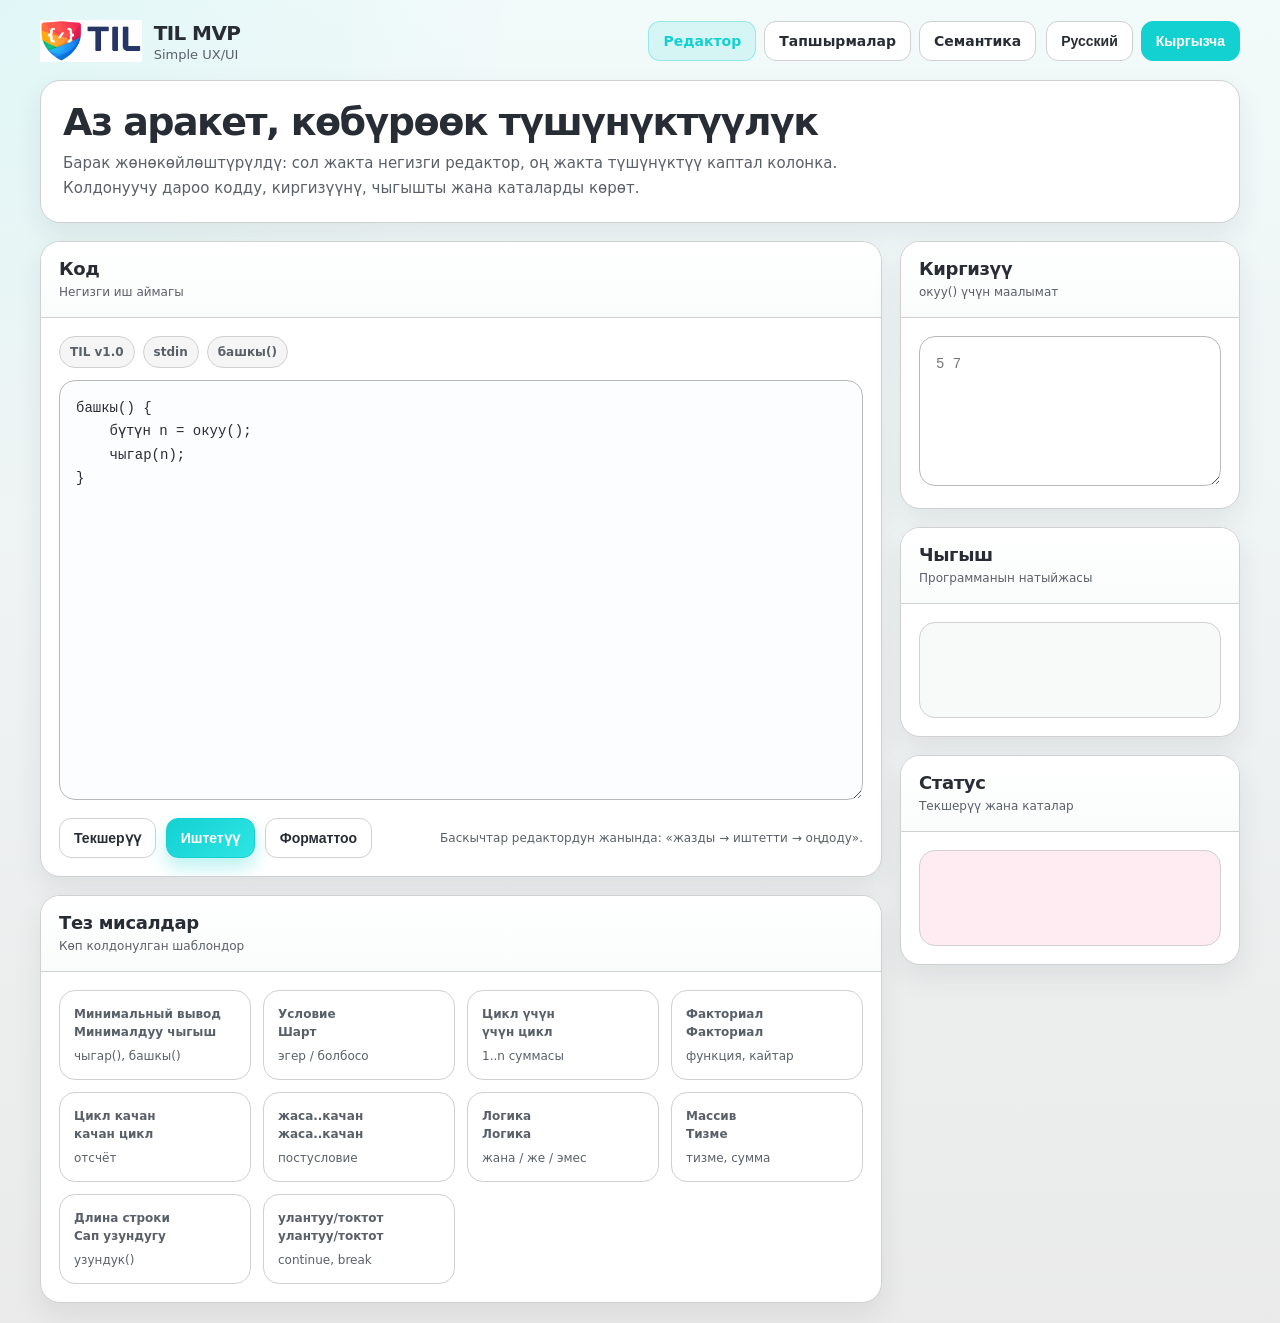
==== frontend/index.html @ e0fa24a1 "Add code formatting to editor Made-with: Cursor" ====
<!doctype html>
<html lang="ru">
  <head>
    <meta charset="UTF-8" />
    <meta name="viewport" content="width=device-width, initial-scale=1.0" />
    <title>TIL MVP — Simple UX/UI</title>
    <link rel="stylesheet" href="styles.css" />
  </head>
  <body class="lang-kg">
    <div class="page">
      <header class="topbar">
        <a href="index.html" class="brand">
          <img src="assets/logo.png" alt="TIL MVP — Simple UX/UI" class="brand-logo" />
          <div class="brand-copy">
            <strong>TIL MVP</strong>
            <span>Simple UX/UI</span>
          </div>
        </a>

        <div class="top-actions">
          <nav class="nav">
            <a href="index.html" class="active"><span data-lang="ru">Редактор</span><span data-lang="kg">Редактор</span></a>
            <a href="tasks.html"><span data-lang="ru">Задачи</span><span data-lang="kg">Тапшырмалар</span></a>
            <a href="semantics.html"><span data-lang="ru">Семантика</span><span data-lang="kg">Семантика</span></a>
          </nav>

          <div class="lang-switch">
            <button id="ruBtn" class="active" type="button">Русский</button>
            <button id="kgBtn" type="button">Кыргызча</button>
          </div>
        </div>
      </header>

      <div id="taskContext" class="task-context" style="display: none;">
        <div class="task-context-title" id="taskContextTitle"></div>
        <div id="taskContextStatement" style="color: var(--muted); font-size: 13px; margin-top: 6px;"></div>
        <div style="color: var(--muted); font-size: 13px; margin-top: 6px;">
          <span data-lang="ru">Ввод:</span><span data-lang="kg">Киргизүү:</span> <code id="taskContextInput"></code> →
          <span data-lang="ru">Вывод:</span><span data-lang="kg">Чыгаруу:</span> <code id="taskContextOutput"></code>
        </div>
      </div>

      <section class="hero">
        <h1>
          <span data-lang="ru">Минимум действий, максимум понятности</span>
          <span data-lang="kg">Аз аракет, көбүрөөк түшүнүктүүлүк</span>
        </h1>
        <p>
          <span data-lang="ru">Страница упрощена: один главный редактор слева и понятная боковая колонка справа. Пользователь сразу видит код, ввод, вывод и ошибки без лишней навигации.</span>
          <span data-lang="kg">Барак жөнөкөйлөштүрүлдү: сол жакта негизги редактор, оң жакта түшүнүктүү каптал колонка. Колдонуучу дароо кодду, киргизүүнү, чыгышты жана каталарды көрөт.</span>
        </p>
      </section>

      <section class="layout">
        <div class="main">
          <div class="card">
            <div class="card-head">
              <div>
                <h2><span data-lang="ru">Код</span><span data-lang="kg">Код</span></h2>
                <p><span data-lang="ru">Основная рабочая область</span><span data-lang="kg">Негизги иш аймагы</span></p>
              </div>
            </div>
            <div class="card-body">
              <div class="editor-top">
                <div class="chips">
                  <div class="chip">TIL v1.0</div>
                  <div class="chip">stdin</div>
                  <div class="chip">башкы()</div>
                </div>
              </div>

              <textarea id="code" class="code-area" spellcheck="false">башкы() {
    бүтүн a = окуу();
    бүтүн b = окуу();
    чыгар(a + b);
}</textarea>

              <div class="toolbar">
                <div class="tool-actions">
                  <button id="compileBtn" class="ghost-btn" type="button"><span data-lang="ru">Проверить</span><span data-lang="kg">Текшерүү</span></button>
                  <button id="runBtn" class="primary-btn" type="button"><span data-lang="ru">Запустить</span><span data-lang="kg">Иштетүү</span></button>
                  <button id="formatBtn" class="ghost-btn" type="button"><span data-lang="ru">Форматировать</span><span data-lang="kg">Форматтоо</span></button>
                </div>
                <div class="hint">
                  <span data-lang="ru">Кнопки рядом с редактором: «написал → запустил → исправил».</span>
                  <span data-lang="kg">Баскычтар редактордун жанында: «жазды → иштетти → оңдоду».</span>
                </div>
              </div>
            </div>
          </div>

          <div class="card" id="examples">
            <div class="card-head">
              <div>
                <h2><span data-lang="ru">Быстрые примеры</span><span data-lang="kg">Тез мисалдар</span></h2>
                <p><span data-lang="ru">Часто используемые шаблоны</span><span data-lang="kg">Көп колдонулган шаблондор</span></p>
              </div>
            </div>
            <div class="card-body">
              <div class="examples-grid">
                <div class="example-card" data-name="min"><strong><span data-lang="ru">Минимальный вывод</span><span data-lang="kg">Минималдуу чыгыш</span></strong><span>чыгар(), башкы()</span></div>
                <div class="example-card" data-name="cmp"><strong><span data-lang="ru">Условие</span><span data-lang="kg">Шарт</span></strong><span>эгер / болбосо</span></div>
                <div class="example-card" data-name="sum"><strong><span data-lang="ru">Цикл үчүн</span><span data-lang="kg">үчүн цикл</span></strong><span>1..n суммасы</span></div>
                <div class="example-card" data-name="fact"><strong><span data-lang="ru">Факториал</span><span data-lang="kg">Факториал</span></strong><span>функция, кайтар</span></div>
                <div class="example-card" data-name="while"><strong><span data-lang="ru">Цикл качан</span><span data-lang="kg">качан цикл</span></strong><span>отсчёт</span></div>
                <div class="example-card" data-name="dowhile"><strong><span data-lang="ru">жаса..качан</span><span data-lang="kg">жаса..качан</span></strong><span>постусловие</span></div>
                <div class="example-card" data-name="logic"><strong><span data-lang="ru">Логика</span><span data-lang="kg">Логика</span></strong><span>жана / же / эмес</span></div>
                <div class="example-card" data-name="arrsum"><strong><span data-lang="ru">Массив</span><span data-lang="kg">Тизме</span></strong><span>тизме, сумма</span></div>
                <div class="example-card" data-name="strlen"><strong><span data-lang="ru">Длина строки</span><span data-lang="kg">Сап узундугу</span></strong><span>узундук()</span></div>
                <div class="example-card" data-name="cont"><strong><span data-lang="ru">улантуу/токтот</span><span data-lang="kg">улантуу/токтот</span></strong><span>continue, break</span></div>
              </div>
            </div>
          </div>
        </div>

        <aside class="side">
          <div class="card">
            <div class="card-head">
              <div>
                <h3><span data-lang="ru">Ввод</span><span data-lang="kg">Киргизүү</span></h3>
                <p><span data-lang="ru">Данные для окуу()</span><span data-lang="kg">окуу() үчүн маалымат</span></p>
              </div>
            </div>
            <div class="card-body">
              <textarea id="input" class="input-area" spellcheck="false" placeholder="5 7"></textarea>
            </div>
          </div>

          <div class="card">
            <div class="card-head">
              <div>
                <h3><span data-lang="ru">Вывод</span><span data-lang="kg">Чыгыш</span></h3>
                <p><span data-lang="ru">Результат программы</span><span data-lang="kg">Программанын натыйжасы</span></p>
              </div>
            </div>
            <div class="card-body">
              <div id="output" class="output-box"></div>
            </div>
          </div>

          <div class="card">
            <div class="card-head">
              <div>
                <h3><span data-lang="ru">Статус</span><span data-lang="kg">Статус</span></h3>
                <p><span data-lang="ru">Проверка и ошибки</span><span data-lang="kg">Текшерүү жана каталар</span></p>
              </div>
            </div>
            <div class="card-body stack">
              <div id="error" class="error-box"></div>
            </div>
          </div>
        </aside>
      </section>
    </div>

    <script src="config.js"></script>
    <script src="lang.js"></script>
    <script src="app.js"></script>
  </body>
</html>
---- frontend/styles.css ----
:root {
  --bg: #EAEAEA;
  --panel: #ffffff;
  --panel-soft: #f5f5f5;
  --line: #d0d0d0;
  --line-strong: #b8b8b8;
  --text: #282C34;
  --muted: #5a6069;
  --primary: #14D1D1;
  --primary-soft: rgba(20, 209, 209, 0.12);
  --accent: #FF477E;
  --accent-soft: rgba(255, 71, 126, 0.12);
  --success-bg: rgba(20, 209, 209, 0.1);
  --success-text: #0d9b9b;
  --error-bg: rgba(255, 71, 126, 0.1);
  --error-text: #e03d6a;
  --output-bg: #f8fafa;
  --shadow: 0 12px 28px rgba(40, 44, 52, 0.08);
  --r-xl: 20px;
  --r-lg: 16px;
  --r-md: 12px;
  --r-sm: 10px;
  --font: Inter, ui-sans-serif, system-ui, -apple-system, BlinkMacSystemFont, "Segoe UI", sans-serif;
}

* {
  box-sizing: border-box;
}

body {
  margin: 0;
  font-family: var(--font);
  color: var(--text);
  background:
    radial-gradient(circle at top left, rgba(20, 209, 209, 0.08), transparent 28%),
    linear-gradient(180deg, #f2fafa 0%, var(--bg) 100%);
}

.page {
  max-width: 1240px;
  margin: 0 auto;
  padding: 20px;
}

.topbar {
  display: flex;
  align-items: center;
  justify-content: space-between;
  gap: 16px;
  flex-wrap: wrap;
  margin-bottom: 18px;
}

.brand {
  display: flex;
  align-items: center;
  gap: 12px;
  text-decoration: none;
  color: inherit;
}

.brand-logo {
  height: 42px;
  width: auto;
  display: block;
  flex-shrink: 0;
}

/* legacy: .brand-mark kept for compatibility, prefer .brand-logo */
.brand-mark {
  width: 42px;
  height: 42px;
  border-radius: 14px;
  background: linear-gradient(135deg, var(--primary) 0%, #2ee5e5 100%);
  display: grid;
  place-items: center;
  color: #fff;
  font-weight: 800;
  box-shadow: 0 10px 20px rgba(20, 209, 209, 0.3);
  text-decoration: none;
}

.brand-copy strong {
  display: block;
  font-size: 20px;
  letter-spacing: -0.03em;
}

.brand-copy span {
  display: block;
  margin-top: 2px;
  color: var(--muted);
  font-size: 13px;
}

.top-actions {
  display: flex;
  align-items: center;
  gap: 10px;
  flex-wrap: wrap;
}

.nav {
  display: flex;
  gap: 8px;
  flex-wrap: wrap;
}

.nav a,
.nav button,
.lang-switch button,
.chip-btn,
.ghost-btn,
.primary-btn {
  border: 1px solid var(--line);
  background: #fff;
  color: var(--text);
  border-radius: 12px;
  padding: 11px 14px;
  font-size: 14px;
  font-weight: 700;
  cursor: pointer;
  transition: 0.18s ease;
  text-decoration: none;
}

.nav a.active,
.nav a:hover,
.nav button.active,
.nav button:hover {
  background: var(--primary-soft);
  color: var(--primary);
  border-color: rgba(20, 209, 209, 0.35);
}

.lang-switch {
  display: flex;
  gap: 8px;
}

.lang-switch button.active {
  background: var(--primary);
  color: #fff;
  border-color: var(--primary);
}

.hero {
  background: var(--panel);
  border: 1px solid var(--line);
  border-radius: var(--r-xl);
  box-shadow: var(--shadow);
  padding: 22px;
  margin-bottom: 18px;
}

.hero h1 {
  margin: 0 0 8px;
  font-size: clamp(28px, 4vw, 38px);
  line-height: 1.05;
  letter-spacing: -0.04em;
}

.hero p {
  margin: 0;
  color: var(--muted);
  font-size: 15px;
  line-height: 1.65;
  max-width: 800px;
}

.layout {
  display: grid;
  grid-template-columns: minmax(0, 1fr) 340px;
  gap: 18px;
  align-items: start;
}

.main,
.side {
  display: grid;
  gap: 18px;
}

.card {
  background: var(--panel);
  border: 1px solid var(--line);
  border-radius: var(--r-xl);
  box-shadow: var(--shadow);
  overflow: hidden;
}

.card-head {
  display: flex;
  align-items: center;
  justify-content: space-between;
  gap: 12px;
  padding: 16px 18px;
  border-bottom: 1px solid var(--line);
  background: linear-gradient(180deg, #ffffff 0%, #fafcfc 100%);
}

.card-head h2,
.card-head h3 {
  margin: 0;
  font-size: 18px;
  letter-spacing: -0.02em;
}

.card-head p {
  margin: 4px 0 0;
  color: var(--muted);
  font-size: 12px;
  line-height: 1.5;
}

.card-body {
  padding: 18px;
}

.editor-top {
  display: flex;
  align-items: center;
  justify-content: space-between;
  gap: 10px;
  flex-wrap: wrap;
  margin-bottom: 12px;
}

.chips {
  display: flex;
  gap: 8px;
  flex-wrap: wrap;
}

.chip {
  padding: 8px 10px;
  border-radius: 999px;
  background: var(--panel-soft);
  border: 1px solid var(--line);
  color: var(--muted);
  font-size: 12px;
  font-weight: 700;
}

textarea {
  width: 100%;
  border: 1px solid var(--line-strong);
  border-radius: 16px;
  outline: none;
  resize: vertical;
  padding: 16px;
  font: 14px/1.65 "JetBrains Mono", Consolas, ui-monospace, monospace;
  color: var(--text);
  background: #fff;
}

.code-area {
  min-height: 420px;
  background: #fbfdff;
}

.input-area {
  min-height: 150px;
}

.toolbar {
  display: flex;
  align-items: center;
  justify-content: space-between;
  gap: 12px;
  flex-wrap: wrap;
  margin-top: 14px;
}

.tool-actions {
  display: flex;
  gap: 10px;
  flex-wrap: wrap;
}

.ghost-btn:hover,
.chip-btn:hover {
  background: var(--panel-soft);
}

.primary-btn {
  background: linear-gradient(135deg, var(--primary) 0%, #2ee5e5 100%);
  border-color: var(--primary);
  color: #fff;
  box-shadow: 0 10px 18px rgba(20, 209, 209, 0.28);
}

.primary-btn:hover {
  filter: brightness(1.05);
}

.hint {
  color: var(--muted);
  font-size: 12px;
  line-height: 1.55;
}

.stack {
  display: grid;
  gap: 14px;
}

.status-box,
.output-box,
.error-box {
  border-radius: 16px;
  padding: 14px 16px;
  font: 13px/1.6 "JetBrains Mono", Consolas, ui-monospace, monospace;
  border: 1px solid var(--line);
  min-height: 96px;
  white-space: pre-wrap;
}

.status-box {
  background: var(--success-bg);
  color: var(--success-text);
}

.output-box {
  background: var(--output-bg);
  color: var(--text);
}

.error-box {
  background: var(--error-bg);
  color: var(--error-text);
}

.error-box.compile-success {
  background: var(--success-bg);
  color: var(--success-text);
}

.examples-grid {
  display: grid;
  grid-template-columns: repeat(auto-fill, minmax(160px, 1fr));
  gap: 12px;
}

.example-card {
  border: 1px solid var(--line);
  border-radius: 16px;
  padding: 14px;
  background: #fff;
  cursor: pointer;
  transition: 0.18s ease;
}

.example-card:hover {
  transform: translateY(-2px);
  box-shadow: 0 10px 22px rgba(32, 56, 92, 0.08);
  border-color: #bfd0fb;
}

.example-card strong {
  display: block;
  font-size: 13px;
  margin-bottom: 6px;
}

.example-card span {
  display: block;
  color: var(--muted);
  font-size: 12px;
  line-height: 1.5;
}

[data-lang] {
  display: none;
}

body.lang-ru [data-lang="ru"] {
  display: initial;
}

body.lang-kg [data-lang="kg"] {
  display: initial;
}

/* Task context */
.task-context {
  background: var(--panel-soft);
  border: 1px solid var(--line);
  border-radius: var(--r-md);
  padding: 14px 18px;
  margin-bottom: 16px;
  font-size: 14px;
}

.task-context-title {
  font-weight: 700;
  margin-bottom: 6px;
}

/* Tasks page */
.tasks-header {
  margin-bottom: 24px;
}

.tasks-header h1 {
  margin: 0 0 8px;
  font-size: clamp(24px, 3vw, 32px);
}

.task-list {
  display: flex;
  flex-direction: column;
  gap: 12px;
}

.task-item {
  display: flex;
  align-items: center;
  gap: 16px;
  padding: 14px 18px;
  background: var(--panel);
  border: 1px solid var(--line);
  border-radius: var(--r-lg);
  box-shadow: var(--shadow);
  text-decoration: none;
  color: var(--text);
  transition: 0.18s ease;
}

.task-id {
  flex-shrink: 0;
  width: 40px;
  height: 40px;
  display: flex;
  align-items: center;
  justify-content: center;
  background: var(--primary-soft);
  border-radius: 12px;
  font-weight: 800;
  color: var(--primary);
}

.task-item:hover {
  transform: translateY(-1px);
  box-shadow: 0 10px 24px rgba(40, 44, 52, 0.1);
  border-color: var(--primary);
}

.task-content {
  flex: 1;
  min-width: 0;
}

.task-title {
  font-weight: 700;
  margin-bottom: 4px;
}

.task-meta {
  font-size: 13px;
  color: var(--muted);
}

.task-difficulty {
  flex-shrink: 0;
  padding: 6px 12px;
  border-radius: 10px;
  font-size: 12px;
  font-weight: 700;
}

.task-difficulty-1 {
  background: #dcfce7;
  color: #166534;
}

.task-difficulty-2 {
  background: #fef3c7;
  color: #92400e;
}

.task-difficulty-3 {
  background: #fee2e2;
  color: #991b1b;
}

/* Semantics page */
.semantics-header {
  margin-bottom: 24px;
}

.semantics-section {
  background: var(--panel);
  border: 1px solid var(--line);
  border-radius: var(--r-xl);
  padding: 22px;
  margin-bottom: 18px;
  box-shadow: var(--shadow);
}

.semantics-section h2 {
  font-size: 18px;
  margin: 0 0 14px;
  padding-bottom: 10px;
  border-bottom: 2px solid var(--primary);
}

.semantics-section h3 {
  font-size: 15px;
  margin: 18px 0 10px;
  color: var(--muted);
}

.syntax-table {
  width: 100%;
  border-collapse: collapse;
  font-size: 14px;
}

.syntax-table th,
.syntax-table td {
  padding: 12px 14px;
  text-align: left;
  border-bottom: 1px solid var(--line);
}

.syntax-table th {
  background: var(--panel-soft);
  font-weight: 700;
}

.syntax-table tr:hover td {
  background: var(--panel-soft);
}

.code-block {
  background: #fbfdff;
  border: 1px solid var(--line);
  border-radius: var(--r-md);
  padding: 16px;
  font: 13px/1.65 "JetBrains Mono", Consolas, monospace;
  overflow-x: auto;
  margin: 12px 0;
  white-space: pre;
}

/* Inline code / special words on semantics page */
.syntax-table code,
.semantics-section code {
  font-family: "JetBrains Mono", Consolas, monospace;
  font-size: 13px;
  padding: 2px 6px;
  border-radius: 10px;
  background: var(--primary-soft);
  border: 1px solid rgba(20, 209, 209, 0.35);
  color: var(--primary);
  white-space: nowrap;
}

.bilingual {
  display: grid;
  grid-template-columns: 1fr 1fr;
  gap: 18px;
}

@media (max-width: 1080px) {
  .layout {
    grid-template-columns: 1fr;
  }
  .side {
    grid-template-columns: repeat(2, minmax(0, 1fr));
  }
  .side .card:first-child {
    grid-column: 1 / -1;
  }
}

@media (max-width: 760px) {
  .page {
    padding: 14px;
  }
  .topbar {
    align-items: flex-start;
  }
  .layout,
  .side,
  .examples-grid {
    grid-template-columns: 1fr;
  }
  .code-area {
    min-height: 320px;
  }
  .toolbar {
    align-items: stretch;
  }
  .tool-actions {
    width: 100%;
  }
  .tool-actions button,
  .tool-actions .primary-btn {
    flex: 1;
  }
  .bilingual {
    grid-template-columns: 1fr;
  }
  .task-item {
    flex-wrap: wrap;
  }
}
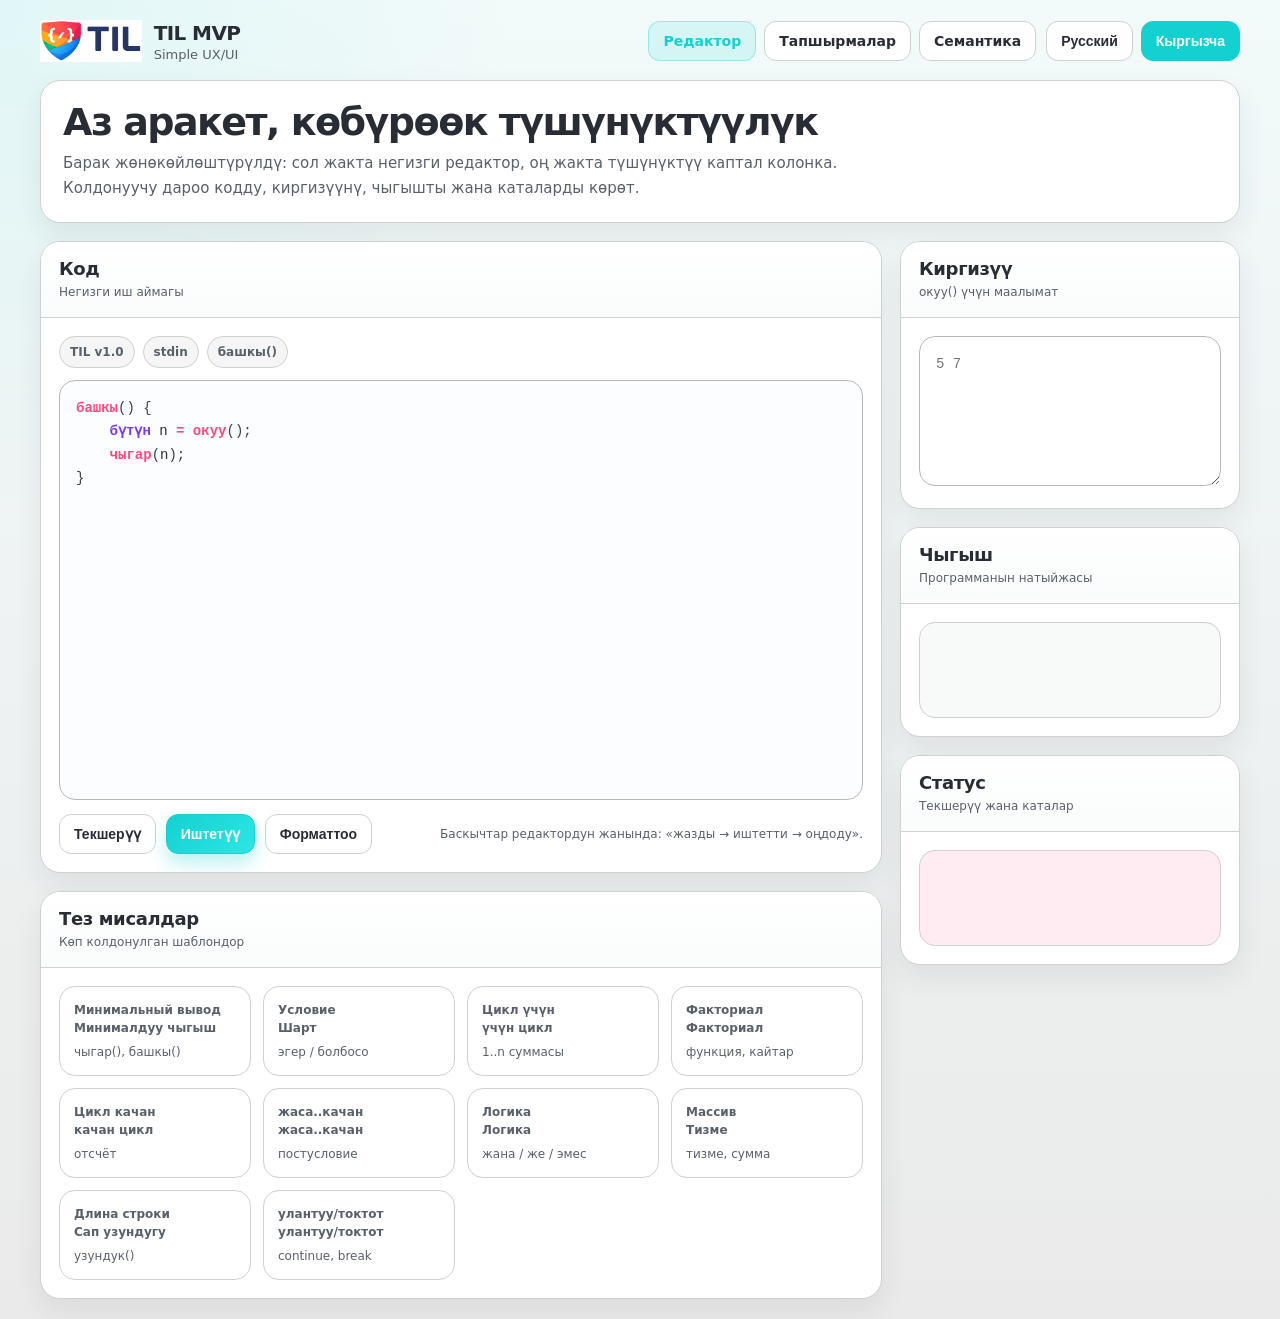
==== commit 12db66eb: "Auto format + live syntax highlight in editor Made-with: Cursor" ====
--- a/frontend/index.html
+++ b/frontend/index.html
@@ -69,11 +69,14 @@
                 </div>
               </div>
 
-              <textarea id="code" class="code-area" spellcheck="false">башкы() {
+              <div class="code-editor">
+                <pre id="codeHighlight" class="code-highlight" aria-hidden="true"></pre>
+                <textarea id="code" class="code-area code-text" spellcheck="false">башкы() {
     бүтүн a = окуу();
     бүтүн b = окуу();
     чыгар(a + b);
 }</textarea>
+              </div>
 
               <div class="toolbar">
                 <div class="tool-actions">
--- a/frontend/styles.css
+++ b/frontend/styles.css
@@ -255,8 +255,95 @@
 }
 
 .code-area {
+  min-height: auto;
+  background: transparent;
+}
+
+/* Sublime-like editor: overlay highlighter + auto formatting */
+.code-editor {
+  position: relative;
   min-height: 420px;
+  border: 1px solid var(--line-strong);
+  border-radius: 16px;
   background: #fbfdff;
+  overflow: hidden;
+}
+
+.code-editor .code-highlight {
+  position: absolute;
+  inset: 0;
+  margin: 0;
+  padding: 16px;
+  overflow: auto;
+  white-space: pre;
+  font: 14px/1.65 "JetBrains Mono", Consolas, ui-monospace, monospace;
+  color: var(--text);
+  pointer-events: none;
+}
+
+.code-editor .code-text {
+  position: absolute;
+  inset: 0;
+  margin: 0;
+  padding: 16px;
+  border: none;
+  border-radius: 16px;
+  outline: none;
+  resize: none;
+  background: transparent;
+  color: transparent;
+  -webkit-text-fill-color: transparent;
+  caret-color: var(--text);
+  overflow: auto;
+  font: 14px/1.65 "JetBrains Mono", Consolas, ui-monospace, monospace;
+}
+
+.code-editor .code-text:focus {
+  outline: none;
+}
+
+/* Token colors (special words + symbols) */
+.tok-kw {
+  color: var(--primary);
+  font-weight: 700;
+}
+
+.tok-type {
+  color: #7c3aed;
+  font-weight: 700;
+}
+
+.tok-fn {
+  color: var(--accent);
+  font-weight: 700;
+}
+
+.tok-bool {
+  color: #0d9b9b;
+  font-weight: 700;
+}
+
+.tok-num {
+  color: #2563eb;
+}
+
+.tok-str {
+  color: #db2777;
+}
+
+.tok-comment {
+  color: var(--muted);
+  font-style: italic;
+}
+
+.tok-op {
+  color: var(--accent);
+  font-weight: 700;
+}
+
+.tok-punct {
+  color: var(--text);
+  opacity: 0.9;
 }
 
 .input-area {
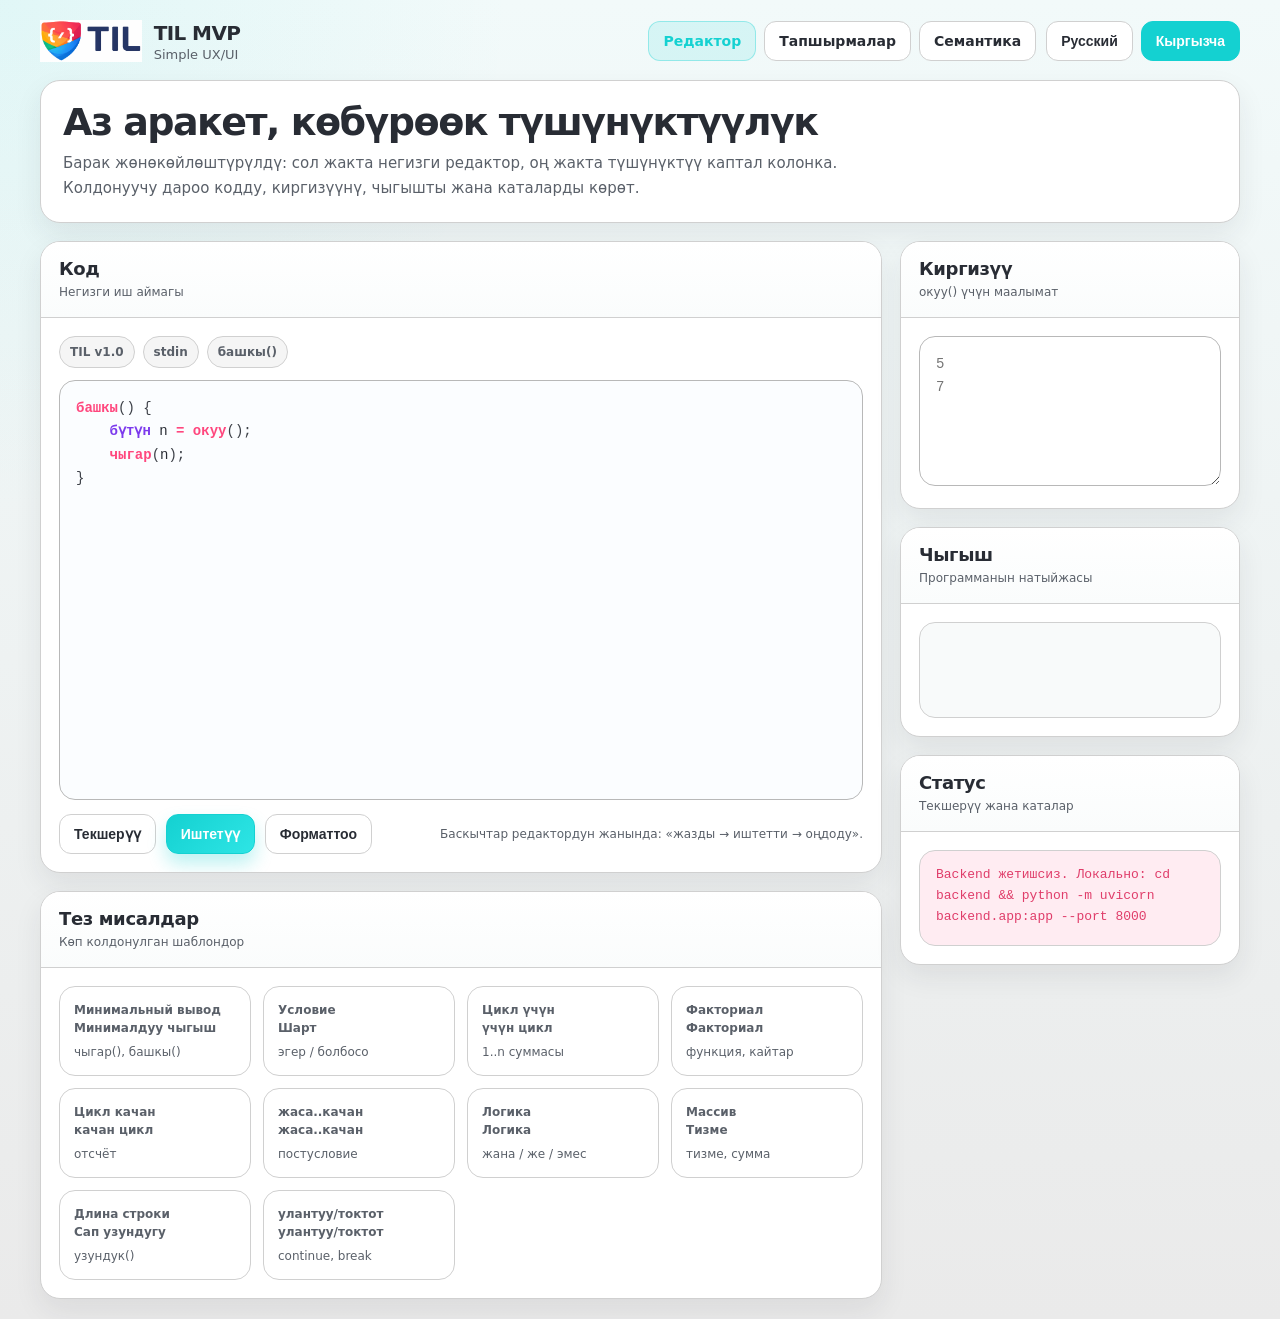
==== commit fe0f73d3: "Kyrgyz editor: line input, diagnostics, autocomplete Made-with: Cursor" ====
--- a/frontend/index.html
+++ b/frontend/index.html
@@ -76,6 +76,9 @@
     бүтүн b = окуу();
     чыгар(a + b);
 }</textarea>
+                <div id="autocomplete" class="autocomplete" hidden>
+                  <div id="autocompleteList" class="autocomplete-list"></div>
+                </div>
               </div>
 
               <div class="toolbar">
@@ -125,7 +128,7 @@
               </div>
             </div>
             <div class="card-body">
-              <textarea id="input" class="input-area" spellcheck="false" placeholder="5 7"></textarea>
+              <textarea id="input" class="input-area" spellcheck="false" placeholder="5&#10;7"></textarea>
             </div>
           </div>
 
--- a/frontend/styles.css
+++ b/frontend/styles.css
@@ -296,6 +296,8 @@
   caret-color: var(--text);
   overflow: auto;
   font: 14px/1.65 "JetBrains Mono", Consolas, ui-monospace, monospace;
+  white-space: pre;
+  word-break: normal;
 }
 
 .code-editor .code-text:focus {
@@ -344,6 +346,39 @@
 .tok-punct {
   color: var(--text);
   opacity: 0.9;
+}
+
+/* Autocomplete popup (simple Sublime-like suggestions) */
+.autocomplete {
+  position: absolute;
+  top: 10px;
+  right: 10px;
+  z-index: 5;
+  background: var(--panel);
+  border: 1px solid var(--line);
+  border-radius: 12px;
+  box-shadow: var(--shadow);
+  width: 280px;
+  max-height: 260px;
+  overflow: auto;
+}
+
+.autocomplete-list {
+  padding: 6px;
+}
+
+.autocomplete-item {
+  font: 13px/1.6 "JetBrains Mono", Consolas, ui-monospace, monospace;
+  padding: 8px 10px;
+  border-radius: 10px;
+  cursor: pointer;
+  white-space: nowrap;
+}
+
+.autocomplete-item:hover,
+.autocomplete-item.active {
+  background: var(--primary-soft);
+  color: var(--primary);
 }
 
 .input-area {
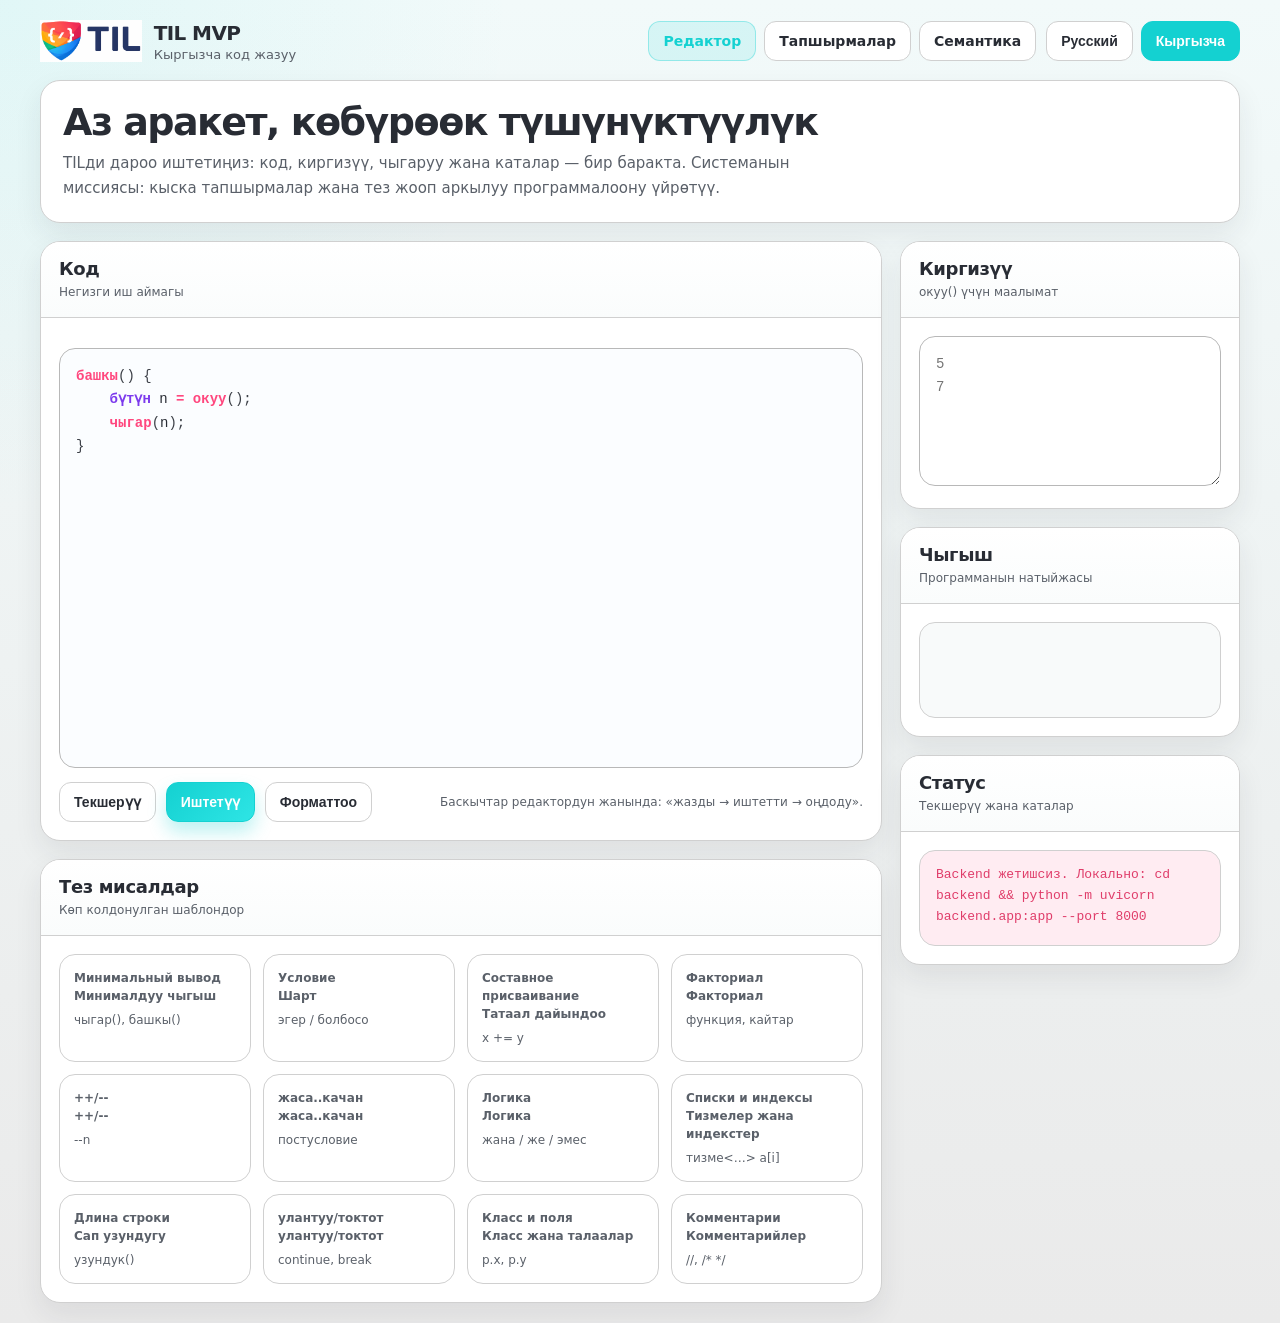
==== commit 60678304: "Update TIL language features and UI Made-with: Cursor" ====
--- a/frontend/index.html
+++ b/frontend/index.html
@@ -3,17 +3,17 @@
   <head>
     <meta charset="UTF-8" />
     <meta name="viewport" content="width=device-width, initial-scale=1.0" />
-    <title>TIL MVP — Simple UX/UI</title>
+    <title>TIL MVP — Кыргызча код жазуу</title>
     <link rel="stylesheet" href="styles.css" />
   </head>
   <body class="lang-kg">
     <div class="page">
       <header class="topbar">
         <a href="index.html" class="brand">
-          <img src="assets/logo.png" alt="TIL MVP — Simple UX/UI" class="brand-logo" />
+          <img src="assets/logo.png" alt="TIL MVP — Кыргызча код жазуу" class="brand-logo" />
           <div class="brand-copy">
             <strong>TIL MVP</strong>
-            <span>Simple UX/UI</span>
+            <span>Кыргызча код жазуу</span>
           </div>
         </a>
 
@@ -46,8 +46,11 @@
           <span data-lang="kg">Аз аракет, көбүрөөк түшүнүктүүлүк</span>
         </h1>
         <p>
-          <span data-lang="ru">Страница упрощена: один главный редактор слева и понятная боковая колонка справа. Пользователь сразу видит код, ввод, вывод и ошибки без лишней навигации.</span>
-          <span data-lang="kg">Барак жөнөкөйлөштүрүлдү: сол жакта негизги редактор, оң жакта түшүнүктүү каптал колонка. Колдонуучу дароо кодду, киргизүүнү, чыгышты жана каталарды көрөт.</span>
+          <span data-lang="ru">Запустите TIL сразу: код, ввод, вывод и ошибки — на одной странице.</span>
+          <span data-lang="ru">Миссия системы: учить программированию через короткие задания и мгновенную обратную связь.</span>
+
+          <span data-lang="kg">TILди дароо иштетиңиз: код, киргизүү, чыгаруу жана каталар — бир баракта.</span>
+          <span data-lang="kg">Системанын миссиясы: кыска тапшырмалар жана тез жооп аркылуу программалоону үйрөтүү.</span>
         </p>
       </section>
 
@@ -62,11 +65,7 @@
             </div>
             <div class="card-body">
               <div class="editor-top">
-                <div class="chips">
-                  <div class="chip">TIL v1.0</div>
-                  <div class="chip">stdin</div>
-                  <div class="chip">башкы()</div>
-                </div>
+                <!-- chips removed (TIL v1.0 / stdin / entry fn) -->
               </div>
 
               <div class="code-editor">
@@ -106,14 +105,16 @@
               <div class="examples-grid">
                 <div class="example-card" data-name="min"><strong><span data-lang="ru">Минимальный вывод</span><span data-lang="kg">Минималдуу чыгыш</span></strong><span>чыгар(), башкы()</span></div>
                 <div class="example-card" data-name="cmp"><strong><span data-lang="ru">Условие</span><span data-lang="kg">Шарт</span></strong><span>эгер / болбосо</span></div>
-                <div class="example-card" data-name="sum"><strong><span data-lang="ru">Цикл үчүн</span><span data-lang="kg">үчүн цикл</span></strong><span>1..n суммасы</span></div>
+                <div class="example-card" data-name="sum"><strong><span data-lang="ru">Составное присваивание</span><span data-lang="kg">Татаал дайындоо</span></strong><span>x += y</span></div>
                 <div class="example-card" data-name="fact"><strong><span data-lang="ru">Факториал</span><span data-lang="kg">Факториал</span></strong><span>функция, кайтар</span></div>
-                <div class="example-card" data-name="while"><strong><span data-lang="ru">Цикл качан</span><span data-lang="kg">качан цикл</span></strong><span>отсчёт</span></div>
+                <div class="example-card" data-name="while"><strong><span data-lang="ru">++/--</span><span data-lang="kg">++/--</span></strong><span>--n</span></div>
                 <div class="example-card" data-name="dowhile"><strong><span data-lang="ru">жаса..качан</span><span data-lang="kg">жаса..качан</span></strong><span>постусловие</span></div>
                 <div class="example-card" data-name="logic"><strong><span data-lang="ru">Логика</span><span data-lang="kg">Логика</span></strong><span>жана / же / эмес</span></div>
-                <div class="example-card" data-name="arrsum"><strong><span data-lang="ru">Массив</span><span data-lang="kg">Тизме</span></strong><span>тизме, сумма</span></div>
+                <div class="example-card" data-name="arrsum"><strong><span data-lang="ru">Списки и индексы</span><span data-lang="kg">Тизмелер жана индекстер</span></strong><span>тизме&lt;…&gt; a[i]</span></div>
                 <div class="example-card" data-name="strlen"><strong><span data-lang="ru">Длина строки</span><span data-lang="kg">Сап узундугу</span></strong><span>узундук()</span></div>
                 <div class="example-card" data-name="cont"><strong><span data-lang="ru">улантуу/токтот</span><span data-lang="kg">улантуу/токтот</span></strong><span>continue, break</span></div>
+                <div class="example-card" data-name="class"><strong><span data-lang="ru">Класс и поля</span><span data-lang="kg">Класс жана талаалар</span></strong><span>p.x, p.y</span></div>
+                <div class="example-card" data-name="comments"><strong><span data-lang="ru">Комментарии</span><span data-lang="kg">Комментарийлер</span></strong><span>//, /* */</span></div>
               </div>
             </div>
           </div>
--- a/frontend/styles.css
+++ b/frontend/styles.css
@@ -514,6 +514,15 @@
   font-size: 14px;
 }
 
+.task-context code {
+  font-family: "JetBrains Mono", Consolas, monospace;
+  white-space: pre-wrap;
+}
+
+#taskContextStatement {
+  white-space: pre-wrap;
+}
+
 .task-context-title {
   font-weight: 700;
   margin-bottom: 6px;
@@ -522,6 +531,19 @@
 /* Tasks page */
 .tasks-header {
   margin-bottom: 24px;
+}
+
+.task-group-tabs {
+  display: flex;
+  flex-wrap: wrap;
+  gap: 10px;
+  margin: 14px 0 10px;
+}
+
+.task-group-btn.active {
+  background: var(--primary);
+  color: #fff;
+  border-color: var(--primary);
 }
 
 .tasks-header h1 {
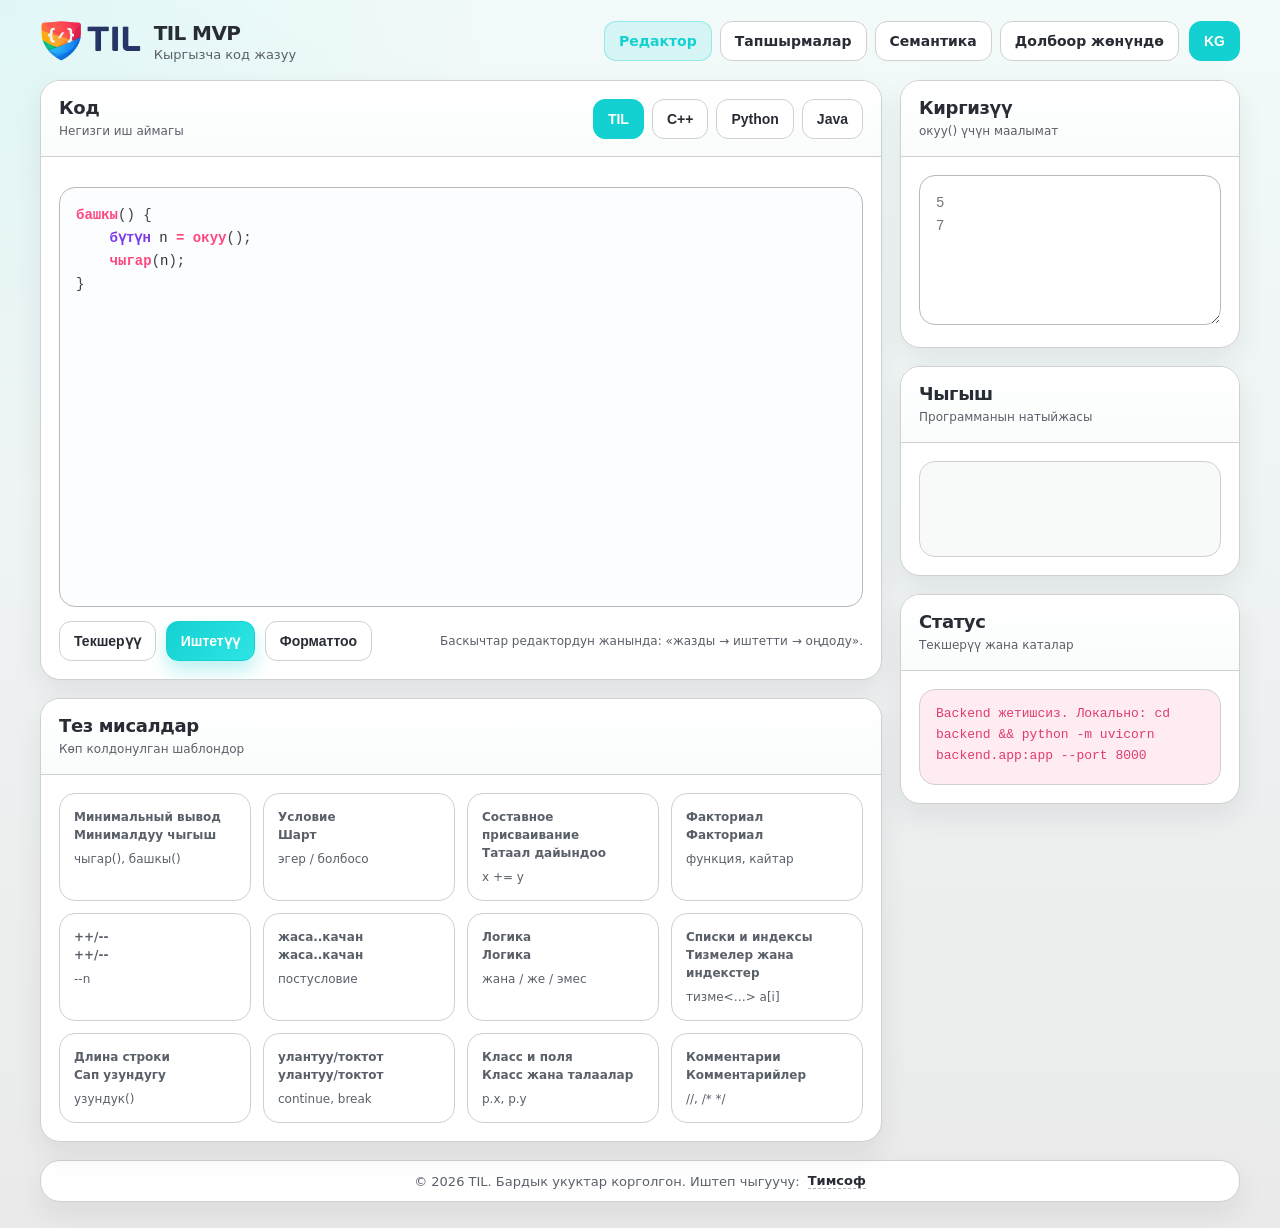
==== commit d8be2b08: "Update UI pages, language toggle, and docs - Add KG/RU project pages and update navigation  - Replac" ====
--- a/frontend/index.html
+++ b/frontend/index.html
@@ -4,6 +4,15 @@
     <meta charset="UTF-8" />
     <meta name="viewport" content="width=device-width, initial-scale=1.0" />
     <title>TIL MVP — Кыргызча код жазуу</title>
+    <meta name="description" content="Кыргызча программалоо: программирование на кыргызском, праграммирование, Кыргызстан программиронвание, кодирование и курсы на кыргызском. Пишите и запускайте код на TIL — быстро и с обратной связью." />
+    <meta name="robots" content="index,follow" />
+    <meta name="theme-color" content="#14d1d1" />
+
+    <meta property="og:title" content="TIL MVP — Кыргызча код жазуу" />
+    <meta property="og:description" content="Кыргызча программалоо: программирование на кыргызском, праграммирование, Кыргызстан программиронвание, кодирование и курсы на кыргызском. TIL — пишите, запускайте и исправляйте ошибки." />
+    <meta property="og:type" content="website" />
+    <meta property="og:site_name" content="TIL MVP" />
+    <meta name="twitter:card" content="summary" />
     <link rel="stylesheet" href="styles.css" />
   </head>
   <body class="lang-kg">
@@ -22,11 +31,11 @@
             <a href="index.html" class="active"><span data-lang="ru">Редактор</span><span data-lang="kg">Редактор</span></a>
             <a href="tasks.html"><span data-lang="ru">Задачи</span><span data-lang="kg">Тапшырмалар</span></a>
             <a href="semantics.html"><span data-lang="ru">Семантика</span><span data-lang="kg">Семантика</span></a>
+            <a id="projectNavLink" href="project-kg.html"><span data-lang="kg">Долбоор жөнүндө</span><span data-lang="ru">О проекте</span></a>
           </nav>
 
           <div class="lang-switch">
-            <button id="ruBtn" class="active" type="button">Русский</button>
-            <button id="kgBtn" type="button">Кыргызча</button>
+            <button id="langToggleBtn" class="active" type="button" aria-label="Переключить язык интерфейса">RU</button>
           </div>
         </div>
       </header>
@@ -40,20 +49,6 @@
         </div>
       </div>
 
-      <section class="hero">
-        <h1>
-          <span data-lang="ru">Минимум действий, максимум понятности</span>
-          <span data-lang="kg">Аз аракет, көбүрөөк түшүнүктүүлүк</span>
-        </h1>
-        <p>
-          <span data-lang="ru">Запустите TIL сразу: код, ввод, вывод и ошибки — на одной странице.</span>
-          <span data-lang="ru">Миссия системы: учить программированию через короткие задания и мгновенную обратную связь.</span>
-
-          <span data-lang="kg">TILди дароо иштетиңиз: код, киргизүү, чыгаруу жана каталар — бир баракта.</span>
-          <span data-lang="kg">Системанын миссиясы: кыска тапшырмалар жана тез жооп аркылуу программалоону үйрөтүү.</span>
-        </p>
-      </section>
-
       <section class="layout">
         <div class="main">
           <div class="card">
@@ -61,6 +56,12 @@
               <div>
                 <h2><span data-lang="ru">Код</span><span data-lang="kg">Код</span></h2>
                 <p><span data-lang="ru">Основная рабочая область</span><span data-lang="kg">Негизги иш аймагы</span></p>
+              </div>
+              <div class="card-head-actions">
+                <button id="tilToggleBtn" class="chip-btn" type="button" aria-pressed="true">TIL</button>
+                <button id="cppToggleBtn" class="chip-btn" type="button" aria-pressed="false">C++</button>
+                <button id="pyToggleBtn" class="chip-btn" type="button" aria-pressed="false">Python</button>
+                <button id="javaToggleBtn" class="chip-btn" type="button" aria-pressed="false">Java</button>
               </div>
             </div>
             <div class="card-body">
@@ -75,6 +76,9 @@
     бүтүн b = окуу();
     чыгар(a + b);
 }</textarea>
+                <pre id="cppCode" class="code-area cpp-code" hidden></pre>
+                <pre id="pyCode" class="code-area py-code" hidden></pre>
+                <pre id="javaCode" class="code-area java-code" hidden></pre>
                 <div id="autocomplete" class="autocomplete" hidden>
                   <div id="autocompleteList" class="autocomplete-list"></div>
                 </div>
@@ -158,6 +162,11 @@
           </div>
         </aside>
       </section>
+
+      <footer class="site-footer">
+        <span data-lang="ru">© 2026 TIL. Все права защищены. Разработчик:</span><span data-lang="kg">© 2026 TIL. Бардык укуктар корголгон. Иштеп чыгуучу:</span>
+        <a href="https://tms.kg/" target="_blank" rel="noopener noreferrer">Тимсоф</a>
+      </footer>
     </div>
 
     <script src="config.js"></script>
--- a/frontend/styles.css
+++ b/frontend/styles.css
@@ -36,6 +36,11 @@
     linear-gradient(180deg, #f2fafa 0%, var(--bg) 100%);
 }
 
+/* Ensure transparent logo blends with page background */
+.brand-logo {
+  background: transparent;
+}
+
 .page {
   max-width: 1240px;
   margin: 0 auto;
@@ -175,6 +180,113 @@
   align-items: start;
 }
 
+/* -----------------------------
+   Responsive layout
+------------------------------ */
+@media (max-width: 1024px) {
+  .layout {
+    grid-template-columns: 1fr;
+  }
+
+  .side {
+    order: 2;
+  }
+
+  .main {
+    order: 1;
+  }
+}
+
+@media (max-width: 720px) {
+  .page {
+    padding: 14px;
+  }
+
+  .topbar {
+    gap: 12px;
+  }
+
+  .brand-copy strong {
+    font-size: 18px;
+  }
+
+  .nav {
+    gap: 6px;
+  }
+
+  .nav a,
+  .nav button,
+  .lang-switch button,
+  .chip-btn,
+  .ghost-btn,
+  .primary-btn {
+    padding: 10px 12px;
+    font-size: 13px;
+    border-radius: 12px;
+  }
+
+  .card-head {
+    flex-wrap: wrap;
+    align-items: flex-start;
+  }
+
+  .card-head-actions {
+    width: 100%;
+    justify-content: flex-start;
+    flex-wrap: wrap;
+  }
+
+  .toolbar {
+    flex-wrap: wrap;
+    gap: 10px;
+  }
+
+  .tool-actions {
+    flex-wrap: wrap;
+    gap: 8px;
+  }
+
+  .hint {
+    width: 100%;
+  }
+
+  .code-editor {
+    min-height: 360px;
+  }
+}
+
+@media (max-width: 420px) {
+  .page {
+    padding: 10px;
+  }
+
+  .brand-logo {
+    height: 36px;
+  }
+
+  .brand-copy span {
+    font-size: 12px;
+  }
+
+  .card-body {
+    padding: 14px;
+  }
+
+  textarea {
+    padding: 14px;
+    font-size: 13px;
+  }
+
+  .code-editor .code-highlight,
+  .code-editor .code-text,
+  .code-editor .cpp-code,
+  .code-editor .py-code,
+  .code-editor .java-code {
+    padding: 14px;
+    font-size: 13px;
+  }
+}
+
 .main,
 .side {
   display: grid;
@@ -197,6 +309,19 @@
   padding: 16px 18px;
   border-bottom: 1px solid var(--line);
   background: linear-gradient(180deg, #ffffff 0%, #fafcfc 100%);
+}
+
+.card-head-actions {
+  display: flex;
+  align-items: center;
+  gap: 8px;
+  flex-shrink: 0;
+}
+
+.chip-btn[aria-pressed="true"] {
+  background: var(--primary);
+  color: #fff;
+  border-color: var(--primary);
 }
 
 .card-head h2,
@@ -300,6 +425,45 @@
   word-break: normal;
 }
 
+.code-editor .cpp-code {
+  position: absolute;
+  inset: 0;
+  margin: 0;
+  padding: 16px;
+  overflow: auto;
+  white-space: pre;
+  font: 14px/1.65 "JetBrains Mono", Consolas, ui-monospace, monospace;
+  color: var(--text);
+  background: transparent;
+  z-index: 3;
+}
+
+.code-editor .py-code {
+  position: absolute;
+  inset: 0;
+  margin: 0;
+  padding: 16px;
+  overflow: auto;
+  white-space: pre;
+  font: 14px/1.65 "JetBrains Mono", Consolas, ui-monospace, monospace;
+  color: var(--text);
+  background: transparent;
+  z-index: 3;
+}
+
+.code-editor .java-code {
+  position: absolute;
+  inset: 0;
+  margin: 0;
+  padding: 16px;
+  overflow: auto;
+  white-space: pre;
+  font: 14px/1.65 "JetBrains Mono", Consolas, ui-monospace, monospace;
+  color: var(--text);
+  background: transparent;
+  z-index: 3;
+}
+
 .code-editor .code-text:focus {
   outline: none;
 }
@@ -502,6 +666,34 @@
 
 body.lang-kg [data-lang="kg"] {
   display: initial;
+}
+
+/* Footer */
+.site-footer {
+  margin: 18px 0 6px;
+  padding: 12px 16px;
+  border: 1px solid var(--line);
+  border-radius: var(--r-xl);
+  background: var(--panel);
+  box-shadow: var(--shadow);
+  color: var(--muted);
+  font-size: 13px;
+  display: flex;
+  gap: 8px;
+  align-items: center;
+  justify-content: center;
+}
+
+.site-footer a {
+  color: var(--text);
+  font-weight: 800;
+  text-decoration: none;
+  border-bottom: 1px dashed rgba(40, 44, 52, 0.35);
+}
+
+.site-footer a:hover {
+  color: var(--primary);
+  border-bottom-color: rgba(20, 209, 209, 0.7);
 }
 
 /* Task context */
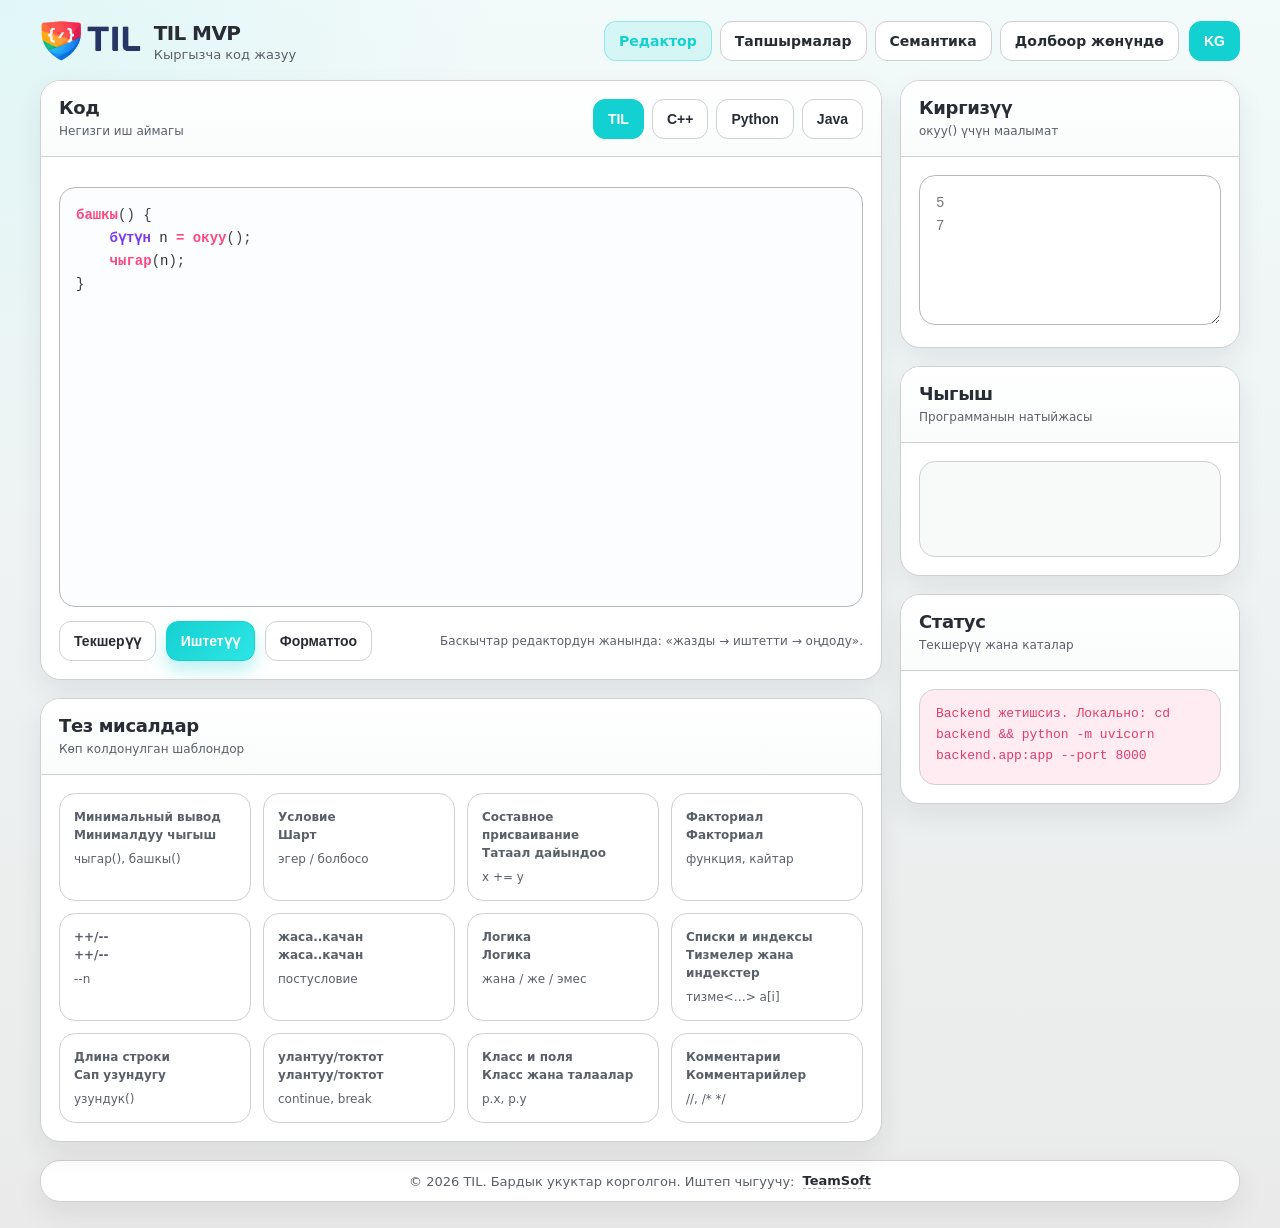
==== commit c3e5981b: "Rename footer developer to TeamSoft Made-with: Cursor" ====
--- a/frontend/index.html
+++ b/frontend/index.html
@@ -165,7 +165,7 @@
 
       <footer class="site-footer">
         <span data-lang="ru">© 2026 TIL. Все права защищены. Разработчик:</span><span data-lang="kg">© 2026 TIL. Бардык укуктар корголгон. Иштеп чыгуучу:</span>
-        <a href="https://tms.kg/" target="_blank" rel="noopener noreferrer">Тимсоф</a>
+        <a href="https://tms.kg/" target="_blank" rel="noopener noreferrer">TeamSoft</a>
       </footer>
     </div>
 
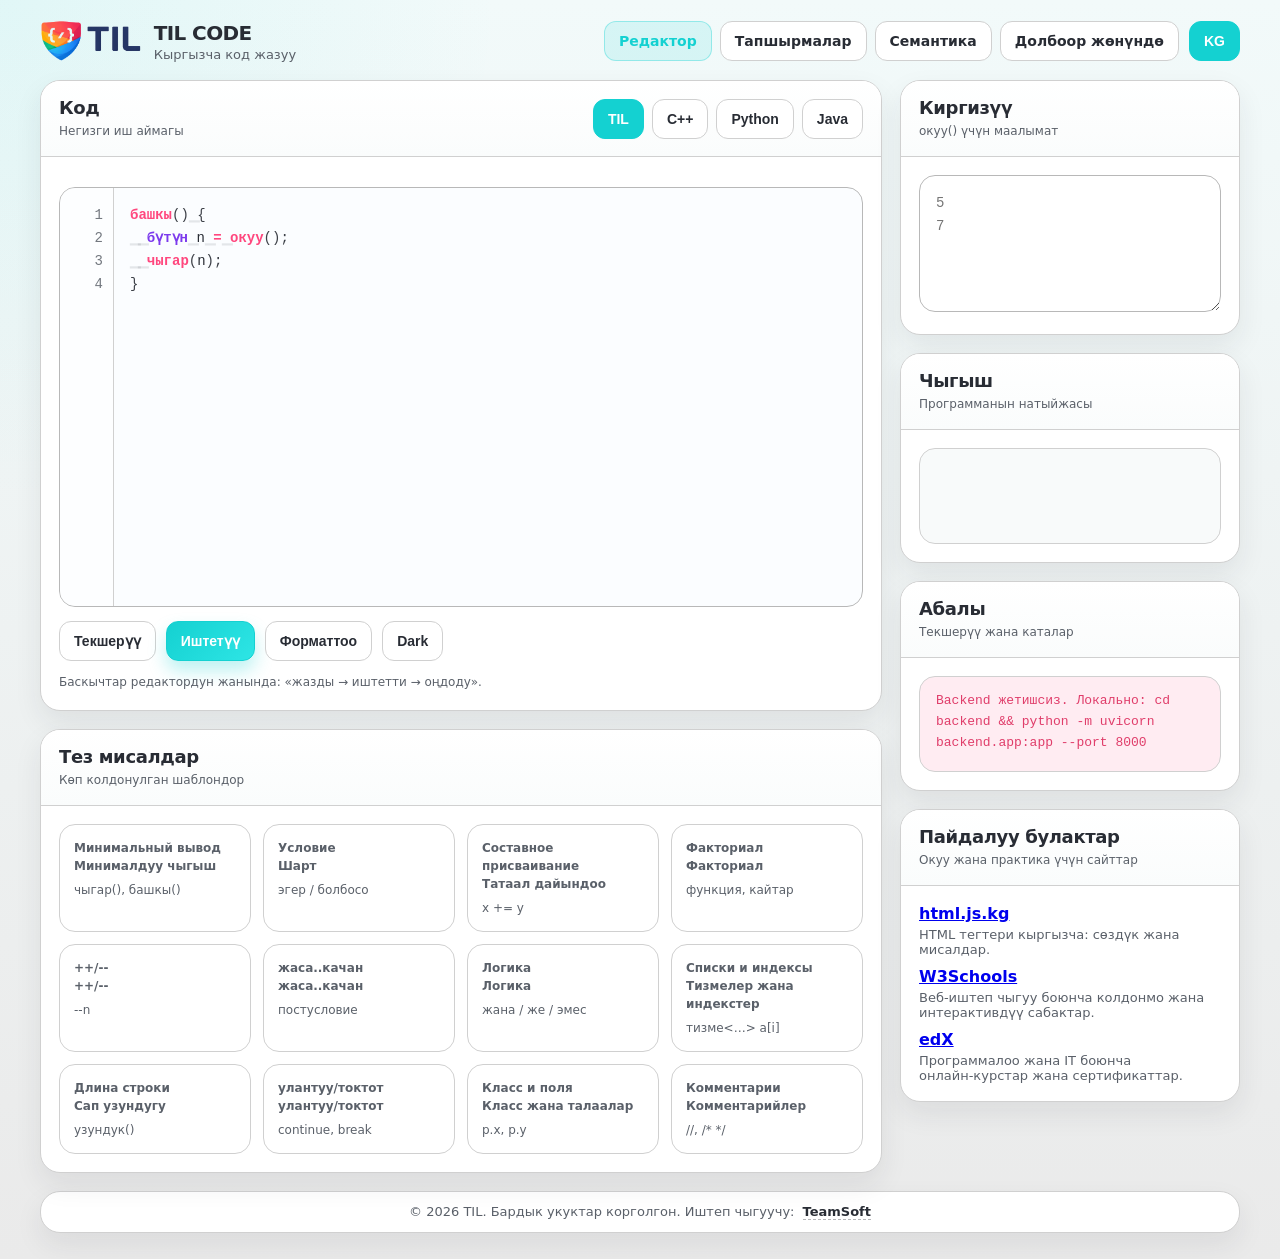
==== commit 1d203338: "UI: add task solutions modal and resources block Adds a per-task 'Solution' button with localStorage" ====
--- a/frontend/index.html
+++ b/frontend/index.html
@@ -3,25 +3,28 @@
   <head>
     <meta charset="UTF-8" />
     <meta name="viewport" content="width=device-width, initial-scale=1.0" />
-    <title>TIL MVP — Кыргызча код жазуу</title>
+    <title>TIL CODE — Кыргызча код жазуу</title>
     <meta name="description" content="Кыргызча программалоо: программирование на кыргызском, праграммирование, Кыргызстан программиронвание, кодирование и курсы на кыргызском. Пишите и запускайте код на TIL — быстро и с обратной связью." />
     <meta name="robots" content="index,follow" />
     <meta name="theme-color" content="#14d1d1" />
 
-    <meta property="og:title" content="TIL MVP — Кыргызча код жазуу" />
+    <meta property="og:title" content="TIL CODE — Кыргызча код жазуу" />
     <meta property="og:description" content="Кыргызча программалоо: программирование на кыргызском, праграммирование, Кыргызстан программиронвание, кодирование и курсы на кыргызском. TIL — пишите, запускайте и исправляйте ошибки." />
     <meta property="og:type" content="website" />
-    <meta property="og:site_name" content="TIL MVP" />
+    <meta property="og:site_name" content="TIL CODE" />
     <meta name="twitter:card" content="summary" />
+    <link rel="icon" type="image/png" sizes="32x32" href="assets/favicon-32.png" />
+    <link rel="apple-touch-icon" sizes="180x180" href="assets/apple-touch-icon.png" />
+    <link rel="icon" type="image/png" sizes="192x192" href="assets/icon-192.png" />
     <link rel="stylesheet" href="styles.css" />
   </head>
   <body class="lang-kg">
     <div class="page">
       <header class="topbar">
         <a href="index.html" class="brand">
-          <img src="assets/logo.png" alt="TIL MVP — Кыргызча код жазуу" class="brand-logo" />
+          <img src="assets/logo.png" alt="TIL CODE — Кыргызча код жазуу" class="brand-logo" />
           <div class="brand-copy">
-            <strong>TIL MVP</strong>
+            <strong>TIL CODE</strong>
             <span>Кыргызча код жазуу</span>
           </div>
         </a>
@@ -70,11 +73,12 @@
               </div>
 
               <div class="code-editor">
+                <pre id="codeGutter" class="code-gutter" aria-hidden="true">1</pre>
                 <pre id="codeHighlight" class="code-highlight" aria-hidden="true"></pre>
                 <textarea id="code" class="code-area code-text" spellcheck="false">башкы() {
-    бүтүн a = окуу();
-    бүтүн b = окуу();
-    чыгар(a + b);
+  бүтүн a = окуу();
+  бүтүн b = окуу();
+  чыгар(a + b);
 }</textarea>
                 <pre id="cppCode" class="code-area cpp-code" hidden></pre>
                 <pre id="pyCode" class="code-area py-code" hidden></pre>
@@ -89,6 +93,7 @@
                   <button id="compileBtn" class="ghost-btn" type="button"><span data-lang="ru">Проверить</span><span data-lang="kg">Текшерүү</span></button>
                   <button id="runBtn" class="primary-btn" type="button"><span data-lang="ru">Запустить</span><span data-lang="kg">Иштетүү</span></button>
                   <button id="formatBtn" class="ghost-btn" type="button"><span data-lang="ru">Форматировать</span><span data-lang="kg">Форматтоо</span></button>
+                  <button id="editorThemeBtn" class="ghost-btn" type="button" aria-pressed="false" title="Тёмный режим редактора">Dark</button>
                 </div>
                 <div class="hint">
                   <span data-lang="ru">Кнопки рядом с редактором: «написал → запустил → исправил».</span>
@@ -152,12 +157,48 @@
           <div class="card">
             <div class="card-head">
               <div>
-                <h3><span data-lang="ru">Статус</span><span data-lang="kg">Статус</span></h3>
+                <h3><span data-lang="ru">Статус</span><span data-lang="kg">Абалы</span></h3>
                 <p><span data-lang="ru">Проверка и ошибки</span><span data-lang="kg">Текшерүү жана каталар</span></p>
               </div>
             </div>
             <div class="card-body stack">
               <div id="error" class="error-box"></div>
+            </div>
+          </div>
+
+          <div class="card">
+            <div class="card-head">
+              <div>
+                <h3><span data-lang="ru">Полезные ресурсы</span><span data-lang="kg">Пайдалуу булактар</span></h3>
+                <p><span data-lang="ru">Сайты для практики и обучения</span><span data-lang="kg">Окуу жана практика үчүн сайттар</span></p>
+              </div>
+            </div>
+            <div class="card-body">
+              <div style="display: grid; gap: 10px;">
+                <div>
+                  <a href="https://html.js.kg" target="_blank" rel="noopener noreferrer"><strong>html.js.kg</strong></a>
+                  <div style="color: var(--muted); font-size: 13px; margin-top: 4px;">
+                    <span data-lang="ru">HTML-теги на кыргызском: словарь и примеры.</span>
+                    <span data-lang="kg">HTML тегтери кыргызча: сөздүк жана мисалдар.</span>
+                  </div>
+                </div>
+
+                <div>
+                  <a href="https://www.w3schools.com/" target="_blank" rel="noopener noreferrer"><strong>W3Schools</strong></a>
+                  <div style="color: var(--muted); font-size: 13px; margin-top: 4px;">
+                    <span data-lang="ru">Справочник и интерактивные уроки по веб‑разработке.</span>
+                    <span data-lang="kg">Веб‑иштеп чыгуу боюнча колдонмо жана интерактивдүү сабактар.</span>
+                  </div>
+                </div>
+
+                <div>
+                  <a href="https://www.edx.org/" target="_blank" rel="noopener noreferrer"><strong>edX</strong></a>
+                  <div style="color: var(--muted); font-size: 13px; margin-top: 4px;">
+                    <span data-lang="ru">Онлайн‑курсы и сертификаты по программированию и IT.</span>
+                    <span data-lang="kg">Программалоо жана IT боюнча онлайн‑курстар жана сертификаттар.</span>
+                  </div>
+                </div>
+              </div>
             </div>
           </div>
         </aside>
--- a/frontend/styles.css
+++ b/frontend/styles.css
@@ -390,8 +390,27 @@
   min-height: 420px;
   border: 1px solid var(--line-strong);
   border-radius: 16px;
-  background: #fbfdff;
+  background: var(--editor-bg, #fbfdff);
   overflow: hidden;
+  --gutter-w: 54px;
+}
+
+.code-gutter {
+  position: absolute;
+  inset: 0 auto 0 0;
+  width: var(--gutter-w);
+  margin: 0;
+  padding: 16px 10px;
+  overflow: hidden;
+  white-space: pre;
+  text-align: right;
+  font: 14px/1.65 "JetBrains Mono", Consolas, ui-monospace, monospace;
+  color: var(--editor-gutter, rgba(90, 96, 105, 0.85));
+  background: var(--editor-gutter-bg, rgba(255, 255, 255, 0.6));
+  border-right: 1px solid var(--editor-border, var(--line));
+  pointer-events: none;
+  user-select: none;
+  z-index: 1;
 }
 
 .code-editor .code-highlight {
@@ -399,6 +418,7 @@
   inset: 0;
   margin: 0;
   padding: 16px;
+  padding-left: calc(var(--gutter-w) + 16px);
   overflow: auto;
   white-space: pre;
   font: 14px/1.65 "JetBrains Mono", Consolas, ui-monospace, monospace;
@@ -411,6 +431,7 @@
   inset: 0;
   margin: 0;
   padding: 16px;
+  padding-left: calc(var(--gutter-w) + 16px);
   border: none;
   border-radius: 16px;
   outline: none;
@@ -430,6 +451,7 @@
   inset: 0;
   margin: 0;
   padding: 16px;
+  padding-left: calc(var(--gutter-w) + 16px);
   overflow: auto;
   white-space: pre;
   font: 14px/1.65 "JetBrains Mono", Consolas, ui-monospace, monospace;
@@ -443,6 +465,7 @@
   inset: 0;
   margin: 0;
   padding: 16px;
+  padding-left: calc(var(--gutter-w) + 16px);
   overflow: auto;
   white-space: pre;
   font: 14px/1.65 "JetBrains Mono", Consolas, ui-monospace, monospace;
@@ -456,12 +479,70 @@
   inset: 0;
   margin: 0;
   padding: 16px;
+  padding-left: calc(var(--gutter-w) + 16px);
   overflow: auto;
   white-space: pre;
   font: 14px/1.65 "JetBrains Mono", Consolas, ui-monospace, monospace;
   color: var(--text);
   background: transparent;
   z-index: 3;
+}
+
+.tok-ws {
+  display: inline-block;
+  width: 1ch;
+  text-align: center;
+  font-style: normal;
+  opacity: 0.22;
+  color: var(--editor-ws, rgba(90, 96, 105, 0.65));
+}
+
+.code-editor.dark {
+  --editor-bg: #0b1220;
+  --editor-border: rgba(148, 163, 184, 0.28);
+  --editor-gutter: rgba(148, 163, 184, 0.9);
+  --editor-gutter-bg: rgba(2, 6, 23, 0.35);
+  --editor-ws: rgba(148, 163, 184, 0.9);
+}
+
+.code-editor.dark .code-highlight,
+.code-editor.dark .cpp-code,
+.code-editor.dark .py-code,
+.code-editor.dark .java-code {
+  color: rgba(226, 232, 240, 0.95);
+}
+
+.code-editor.dark .code-text {
+  caret-color: #e5e7eb;
+}
+
+.code-editor.dark .tok-kw {
+  color: #22d3ee;
+}
+.code-editor.dark .tok-type {
+  color: #a78bfa;
+}
+.code-editor.dark .tok-fn {
+  color: #fb7185;
+}
+.code-editor.dark .tok-bool {
+  color: #34d399;
+}
+.code-editor.dark .tok-num {
+  color: #60a5fa;
+}
+.code-editor.dark .tok-str {
+  color: #f472b6;
+}
+.code-editor.dark .tok-comment {
+  color: rgba(148, 163, 184, 0.9);
+}
+.code-editor.dark .tok-op {
+  color: #fb7185;
+}
+.code-editor.dark .tok-punct {
+  color: rgba(226, 232, 240, 0.9);
+  opacity: 1;
 }
 
 .code-editor .code-text:focus {
@@ -546,7 +627,7 @@
 }
 
 .input-area {
-  min-height: 150px;
+  min-height: 137px;
 }
 
 .toolbar {
@@ -758,9 +839,39 @@
   border: 1px solid var(--line);
   border-radius: var(--r-lg);
   box-shadow: var(--shadow);
+  color: var(--text);
+  transition: 0.18s ease;
+}
+
+.task-open {
+  display: flex;
+  align-items: center;
+  gap: 16px;
+  flex: 1;
+  min-width: 0;
   text-decoration: none;
-  color: var(--text);
-  transition: 0.18s ease;
+  color: inherit;
+}
+
+.task-actions {
+  display: flex;
+  align-items: center;
+  gap: 10px;
+  flex-shrink: 0;
+}
+
+.task-solution-btn {
+  padding: 6px 10px;
+  border-radius: 10px;
+  font-size: 12px;
+  font-weight: 700;
+  line-height: 1.2;
+}
+
+.task-solution-btn-has {
+  background: var(--primary);
+  border-color: var(--primary);
+  color: #052b2b;
 }
 
 .task-id {
@@ -780,6 +891,10 @@
   transform: translateY(-1px);
   box-shadow: 0 10px 24px rgba(40, 44, 52, 0.1);
   border-color: var(--primary);
+}
+
+.task-item:hover .task-open {
+  color: inherit;
 }
 
 .task-content {
@@ -818,6 +933,84 @@
 .task-difficulty-3 {
   background: #fee2e2;
   color: #991b1b;
+}
+
+/* Modal (solutions) */
+.modal-open {
+  overflow: hidden;
+}
+
+.modal-backdrop {
+  position: fixed;
+  inset: 0;
+  background: rgba(0, 0, 0, 0.45);
+  display: flex;
+  align-items: center;
+  justify-content: center;
+  padding: 18px;
+  z-index: 1000;
+}
+
+.modal-backdrop[hidden] {
+  display: none !important;
+}
+
+.modal {
+  width: min(860px, 96vw);
+  max-height: min(82vh, 720px);
+  display: flex;
+  flex-direction: column;
+  background: var(--panel);
+  border: 1px solid var(--line);
+  border-radius: 16px;
+  box-shadow: 0 24px 64px rgba(0, 0, 0, 0.25);
+}
+
+.modal-head {
+  display: flex;
+  align-items: center;
+  justify-content: space-between;
+  gap: 12px;
+  padding: 14px 14px 10px;
+  border-bottom: 1px solid var(--line);
+}
+
+.modal-title {
+  font-weight: 800;
+  font-size: 14px;
+  color: var(--text);
+  overflow: hidden;
+  text-overflow: ellipsis;
+  white-space: nowrap;
+}
+
+.modal-body {
+  padding: 12px 14px;
+  overflow: auto;
+}
+
+.modal-pre {
+  margin: 0;
+  padding: 12px;
+  border-radius: 12px;
+  background: rgba(20, 209, 209, 0.06);
+  border: 1px solid rgba(20, 209, 209, 0.18);
+  font: 13px/1.6 "JetBrains Mono", Consolas, ui-monospace, monospace;
+  white-space: pre;
+  color: var(--text);
+}
+
+.modal-actions {
+  display: flex;
+  justify-content: flex-end;
+  gap: 10px;
+  padding: 10px 14px 14px;
+  border-top: 1px solid var(--line);
+}
+
+.modal-close-btn {
+  padding: 6px 10px;
+  border-radius: 10px;
 }
 
 /* Semantics page */
